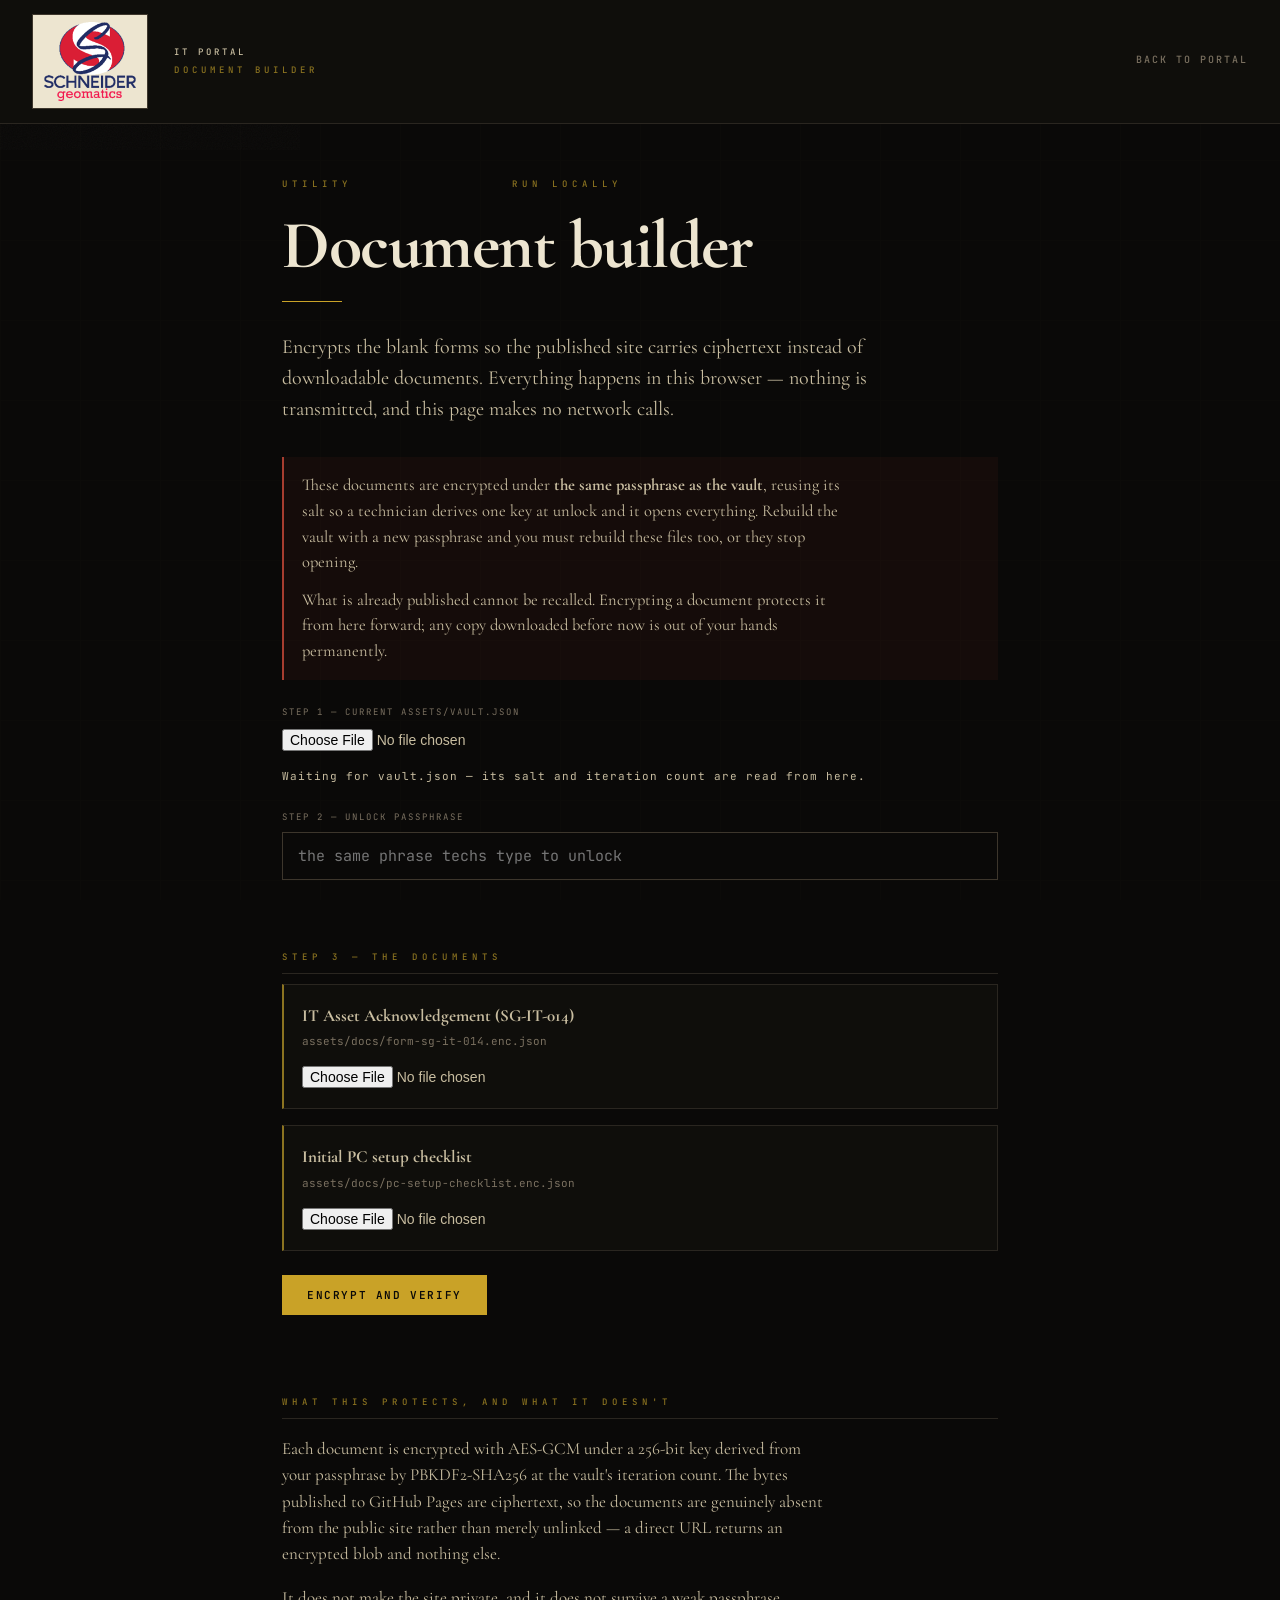
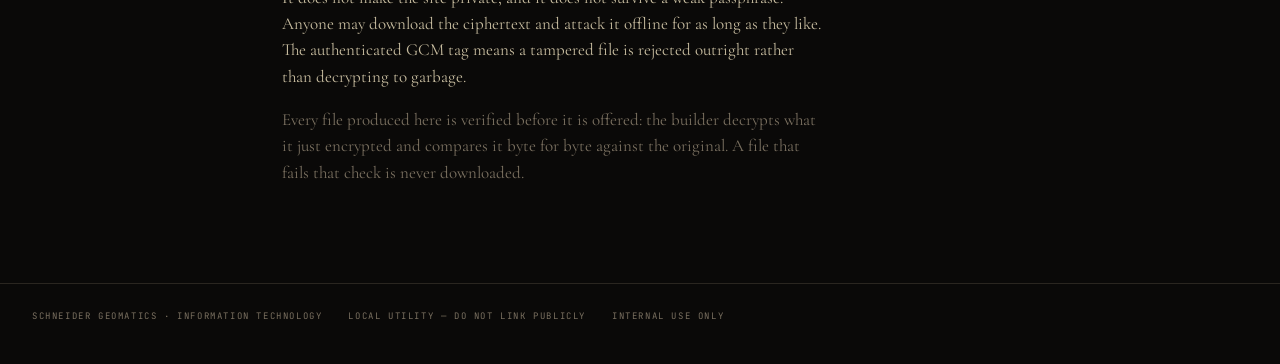
==== docs-builder.html @ b295705e "Add document encryption: builder and vault decrypt path Groundwork for serving the blank forms as ci" ====
<!DOCTYPE html>
<html lang="en">
<head>
<meta charset="utf-8">
<meta name="viewport" content="width=device-width, initial-scale=1">
<meta name="robots" content="noindex, nofollow">
<title>Document builder — Schneider Geomatics IT Portal</title>
<link rel="icon" href="assets/img/favicon.png">
<link rel="stylesheet" href="assets/css/portal.css">
<style>
  label { display:block; font-family:var(--mono); font-size:9px; letter-spacing:2px; text-transform:uppercase;
          color:var(--text-dim); margin-bottom:7px; }
  .slot { background:var(--bg2); border:1px solid var(--border); border-left:2px solid var(--accent-dim);
          padding:18px; margin-bottom:16px; }
  .slot h4 { margin:0 0 4px; font-size:17px; }
  .slot .path { font-family:var(--mono); font-size:11px; color:var(--text-dim); margin:0 0 14px; }
  .warn { border-left:2px solid var(--red); background:rgba(166,61,47,.07); padding:16px 18px; margin:26px 0; }
  .warn p { margin:0; font-size:16.5px; }
  .warn p + p { margin-top:12px; }
  .status { font-family:var(--mono); font-size:11px; letter-spacing:1px; margin-top:14px; min-height:17px; }
  .ok { color:var(--green,#4a7c59); }
  .bad { color:var(--red); }
  input[type=file] { font-size:14px; }
  table.report { width:100%; border-collapse:collapse; margin-top:10px; font-family:var(--mono); font-size:11px; }
  table.report td { padding:3px 0; color:var(--text-dim); }
  table.report td:last-child { text-align:right; color:var(--text); }
</style>
</head>
<body>
<div class="grid-bg"></div>
<svg class="noise" xmlns="http://www.w3.org/2000/svg"><filter id="grain"><feTurbulence type="fractalNoise" baseFrequency="0.8" numOctaves="3" stitchTiles="stitch"/></filter><rect width="100%" height="100%" filter="url(#grain)"/></svg>

<div class="shell">
  <header class="topbar">
    <a class="mark" href="index.html"><img src="assets/img/logo.png" alt="Schneider Geomatics"></a>
    <div class="sitename"><b>IT Portal</b>Document builder</div>
    <nav class="topnav"><a href="index.html">Back to portal</a></nav>
  </header>

  <main class="wrap narrow">
    <p class="eyebrow"><span>Utility</span><span>Run locally</span></p>
    <h1>Document builder</h1>
    <div class="rule"></div>
    <p class="lede">Encrypts the blank forms so the published site carries ciphertext instead of downloadable documents. Everything happens in this browser — nothing is transmitted, and this page makes no network calls.</p>

    <div class="warn">
      <p>These documents are encrypted under <strong>the same passphrase as the vault</strong>, reusing its salt so a technician derives one key at unlock and it opens everything. Rebuild the vault with a new passphrase and you must rebuild these files too, or they stop opening.</p>
      <p>What is already published cannot be recalled. Encrypting a document protects it from here forward; any copy downloaded before now is out of your hands permanently.</p>
    </div>

    <label for="vaultfile">Step 1 — current assets/vault.json</label>
    <input type="file" id="vaultfile" accept=".json,application/json">
    <div class="status" id="vaultstatus">Waiting for vault.json — its salt and iteration count are read from here.</div>

    <label for="phrase" style="margin-top:26px">Step 2 — unlock passphrase</label>
    <input type="password" id="phrase" placeholder="the same phrase techs type to unlock" spellcheck="false" autocomplete="off">
    <div class="status" id="phrasestatus"></div>

    <h3 style="margin-top:40px">Step 3 — the documents</h3>

    <div class="slot">
      <h4>IT Asset Acknowledgement (SG-IT-014)</h4>
      <p class="path">assets/docs/form-sg-it-014.enc.json</p>
      <input type="file" id="f_form" accept="application/pdf,.pdf">
    </div>

    <div class="slot">
      <h4>Initial PC setup checklist</h4>
      <p class="path">assets/docs/pc-setup-checklist.enc.json</p>
      <input type="file" id="f_check" accept="text/html,.html,.htm">
    </div>

    <div style="display:flex; gap:12px; margin-top:24px;">
      <button class="primary" id="go">Encrypt and verify</button>
    </div>
    <div class="status" id="result"></div>
    <div id="report"></div>

    <h3 style="margin-top:50px">What this protects, and what it doesn't</h3>
    <p>Each document is encrypted with AES-GCM under a 256-bit key derived from your passphrase by PBKDF2-SHA256 at the vault's iteration count. The bytes published to GitHub Pages are ciphertext, so the documents are genuinely absent from the public site rather than merely unlinked — a direct URL returns an encrypted blob and nothing else.</p>
    <p>It does not make the site private, and it does not survive a weak passphrase. Anyone may download the ciphertext and attack it offline for as long as they like. The authenticated GCM tag means a tampered file is rejected outright rather than decrypting to garbage.</p>
    <p class="dim">Every file produced here is verified before it is offered: the builder decrypts what it just encrypted and compares it byte for byte against the original. A file that fails that check is never downloaded.</p>
  </main>

  <footer class="site">
    <span>Schneider Geomatics · Information Technology</span>
    <span>Local utility — do not link publicly</span>
    <span>Internal use only</span>
  </footer>
</div>

<script>
const enc = new TextEncoder();

/* Chunked so a multi-hundred-KB document cannot blow the argument limit
   the way String.fromCharCode(...wholeArray) would. */
function b64e(u8) {
  let s = "";
  const CHUNK = 0x8000;
  for (let i = 0; i < u8.length; i += CHUNK) s += String.fromCharCode(...u8.subarray(i, i + CHUNK));
  return btoa(s);
}
const b64d = (s) => Uint8Array.from(atob(s), (c) => c.charCodeAt(0));

async function deriveKey(pass, salt, iterations, usages) {
  const material = await crypto.subtle.importKey(
    "raw", enc.encode(pass), "PBKDF2", false, ["deriveKey"]);
  return crypto.subtle.deriveKey(
    { name: "PBKDF2", salt, iterations, hash: "SHA-256" },
    material, { name: "AES-GCM", length: 256 }, false, usages);
}

let vaultMeta = null;

document.getElementById("vaultfile").addEventListener("change", async (e) => {
  const el = document.getElementById("vaultstatus");
  const file = e.target.files[0];
  if (!file) return;
  try {
    const v = JSON.parse(await file.text());
    if (!v.kdf || !v.kdf.salt || !v.kdf.iterations) throw new Error("no kdf block");
    if (!v.ct) throw new Error("vault has no ciphertext — build the vault first");
    vaultMeta = { salt: v.kdf.salt, iterations: v.kdf.iterations, iv: v.iv, ct: v.ct };
    el.className = "status ok";
    el.textContent = `Vault read — ${v.kdf.name}-${v.kdf.hash}, ${v.kdf.iterations.toLocaleString()} iterations, ${b64d(v.kdf.salt).length}-byte salt.`;
  } catch (err) {
    vaultMeta = null;
    el.className = "status bad";
    el.textContent = "Could not read that as a vault: " + err.message;
  }
});

async function buildOne(file, outName, mime, key, salt, iterations) {
  const src = new Uint8Array(await file.arrayBuffer());
  const iv = crypto.getRandomValues(new Uint8Array(12));
  const ct = await crypto.subtle.encrypt({ name: "AES-GCM", iv }, key, src);
  const asset = {
    v: 1, alg: "AES-GCM", salt, iterations,
    iv: b64e(iv), ct: b64e(new Uint8Array(ct)),
    name: file.name, type: mime, built: new Date().toISOString().slice(0, 10)
  };

  // Verify before offering it: decrypt what we just wrote, compare byte for byte.
  const back = new Uint8Array(await crypto.subtle.decrypt(
    { name: "AES-GCM", iv: b64d(asset.iv) }, key, b64d(asset.ct)));
  if (back.length !== src.length || !back.every((b, i) => b === src[i])) {
    throw new Error(`${outName} failed its round-trip check and was not written`);
  }

  const json = JSON.stringify(asset);
  const a = document.createElement("a");
  a.href = URL.createObjectURL(new Blob([json], { type: "application/json" }));
  a.download = outName;
  a.click();
  URL.revokeObjectURL(a.href);
  return { outName, plain: src.length, cipher: json.length };
}

document.getElementById("go").onclick = async () => {
  const out = document.getElementById("result");
  const report = document.getElementById("report");
  report.innerHTML = "";
  out.className = "status";

  const pass = document.getElementById("phrase").value;
  const form = document.getElementById("f_form").files[0];
  const check = document.getElementById("f_check").files[0];

  if (!vaultMeta) { out.className = "status bad"; out.textContent = "Load assets/vault.json first."; return; }
  if (!pass)      { out.className = "status bad"; out.textContent = "Enter the unlock passphrase."; return; }
  if (!form && !check) { out.className = "status bad"; out.textContent = "Choose at least one document."; return; }

  out.textContent = `Deriving key — ${vaultMeta.iterations.toLocaleString()} PBKDF2 rounds…`;
  try {
    const key = await deriveKey(pass, b64d(vaultMeta.salt), vaultMeta.iterations, ["encrypt", "decrypt"]);

    /* Prove the passphrase is the vault's before encrypting anything. Without
       this a typo yields documents that are perfectly valid under the wrong
       key — they pass their own round-trip check and then fail on the live
       site with nothing to explain why. */
    try {
      await crypto.subtle.decrypt(
        { name: "AES-GCM", iv: b64d(vaultMeta.iv) }, key, b64d(vaultMeta.ct));
    } catch (e) {
      throw new Error("that passphrase does not open this vault \u2014 nothing was encrypted");
    }

    const rows = [];
    if (form)  rows.push(await buildOne(form,  "form-sg-it-014.enc.json",     "application/pdf", key, vaultMeta.salt, vaultMeta.iterations));
    if (check) rows.push(await buildOne(check, "pc-setup-checklist.enc.json", "text/html",       key, vaultMeta.salt, vaultMeta.iterations));

    out.className = "status ok";
    out.textContent = `${rows.length} file${rows.length > 1 ? "s" : ""} encrypted, verified, and downloaded. Commit into assets/docs/.`;
    report.innerHTML = "<table class='report'>" + rows.map((r) =>
      `<tr><td>${r.outName}</td><td>${r.plain.toLocaleString()} B → ${r.cipher.toLocaleString()} B</td></tr>`
    ).join("") + "</table>";
  } catch (err) {
    out.className = "status bad";
    out.textContent = "Failed: " + err.message;
  }
};
</script>
</body>
</html>
---- assets/css/portal.css ----
/* Schneider Geomatics IT Portal — Field Systems Division treatment */

@font-face { font-family: 'Cormorant Garamond'; font-style: normal; font-weight: 400; font-display: swap; src: url(../fonts/cormorant-400.woff2) format('woff2'); }
@font-face { font-family: 'Cormorant Garamond'; font-style: normal; font-weight: 600; font-display: swap; src: url(../fonts/cormorant-600.woff2) format('woff2'); }
@font-face { font-family: 'Cormorant Garamond'; font-style: normal; font-weight: 700; font-display: swap; src: url(../fonts/cormorant-700.woff2) format('woff2'); }
@font-face { font-family: 'JetBrains Mono'; font-style: normal; font-weight: 400; font-display: swap; src: url(../fonts/jetbrains-400.woff2) format('woff2'); }
@font-face { font-family: 'JetBrains Mono'; font-style: normal; font-weight: 500; font-display: swap; src: url(../fonts/jetbrains-500.woff2) format('woff2'); }
@font-face { font-family: 'JetBrains Mono'; font-style: normal; font-weight: 600; font-display: swap; src: url(../fonts/jetbrains-600.woff2) format('woff2'); }

:root {
  --bg: #0a0908;
  --bg2: #0f0e0b;
  --bg3: #161410;
  --panel: #1a1814;
  --border: #2a2620;
  --border-lt: #3d362c;
  --text: #c8bda0;
  --text-dim: #7a7060;
  --text-bright: #ede5d0;
  --accent: #c9a227;
  --accent-dim: #8b7320;
  --accent-glow: rgba(201, 162, 39, 0.12);
  --red: #a63d2f;
  --green: #4a7a45;
  --mono: 'JetBrains Mono', 'Fira Code', Consolas, monospace;
  --serif: 'Cormorant Garamond', Georgia, serif;
}

* { box-sizing: border-box; }
html { scroll-behavior: smooth; }

body {
  margin: 0;
  min-height: 100vh;
  background: var(--bg);
  color: var(--text);
  font-family: var(--serif);
  font-size: 17px;
  line-height: 1.55;
  -webkit-font-smoothing: antialiased;
}

.grid-bg {
  position: fixed; inset: 0; z-index: 0; pointer-events: none; opacity: .08;
  background-image:
    linear-gradient(to right, var(--border) 1px, transparent 1px),
    linear-gradient(to bottom, var(--border) 1px, transparent 1px);
  background-size: 80px 80px;
}
.noise { position: fixed; inset: 0; z-index: 0; pointer-events: none; opacity: .03; }

::-webkit-scrollbar { width: 8px; }
::-webkit-scrollbar-track { background: var(--bg2); }
::-webkit-scrollbar-thumb { background: var(--border-lt); }
::-webkit-scrollbar-thumb:hover { background: var(--accent); }

a { color: var(--accent); text-decoration: none; }
a:hover { text-decoration: underline; }

/* ---------------------------------------------------------- site chrome */
.shell { position: relative; z-index: 1; }

.topbar {
  display: flex;
  align-items: center;
  gap: 26px;
  padding: 14px 32px;
  background: var(--bg2);
  border-bottom: 1px solid var(--border);
  position: sticky;
  top: 0;
  z-index: 5;
}

.mark { background: var(--text-bright); border: 1px solid var(--border-lt); padding: 7px 11px; display: block; }
.mark img { width: 92px; height: auto; display: block; }

.sitename {
  font-family: var(--mono);
  font-size: 9px;
  font-weight: 500;
  letter-spacing: 4px;
  text-transform: uppercase;
  color: var(--accent-dim);
  line-height: 1.9;
}
.sitename b { display: block; color: var(--text); font-weight: 500; letter-spacing: 3px; }

.topnav { margin-left: auto; display: flex; gap: 26px; align-items: center; }

.topnav a {
  font-family: var(--mono);
  font-size: 10px;
  font-weight: 500;
  letter-spacing: 2px;
  text-transform: uppercase;
  color: var(--text-dim);
  text-decoration: none;
  padding-bottom: 3px;
  border-bottom: 1px solid transparent;
  transition: color .3s ease, border-color .3s ease;
}
.topnav a:hover { color: var(--accent); text-decoration: none; }
.topnav a[aria-current="page"] { color: var(--accent); border-bottom-color: var(--accent); }

.lockstate {
  font-family: var(--mono);
  font-size: 9px;
  letter-spacing: 1.6px;
  text-transform: uppercase;
  color: var(--text-dim);
  border: 1px solid var(--border-lt);
  padding: 6px 11px;
  cursor: pointer;
  background: transparent;
  transition: color .3s ease, border-color .3s ease;
}
.lockstate:hover { color: var(--accent); border-color: var(--accent); }
.lockstate.open { color: var(--green); border-color: var(--green); }

.wrap { max-width: 1080px; margin: 0 auto; padding: 54px 32px 80px; }
.wrap.narrow { max-width: 780px; }

.eyebrow {
  font-family: var(--mono);
  font-size: 9px;
  font-weight: 500;
  letter-spacing: 5px;
  text-transform: uppercase;
  color: var(--accent-dim);
  margin: 0 0 18px;
  display: flex;
  justify-content: space-between;
  gap: 18px;
}

h1 {
  font-family: var(--serif);
  font-size: clamp(38px, 6vw, 68px);
  font-weight: 700;
  line-height: 1.05;
  letter-spacing: -1.5px;
  color: var(--text-bright);
  margin: 0 0 20px;
}

h2 {
  font-family: var(--serif);
  font-size: clamp(26px, 3.2vw, 38px);
  font-weight: 600;
  line-height: 1.15;
  letter-spacing: -1px;
  color: var(--text-bright);
  margin: 0 0 16px;
}

h3 {
  font-family: var(--mono);
  font-size: 9px;
  font-weight: 500;
  letter-spacing: 5px;
  text-transform: uppercase;
  color: var(--accent-dim);
  margin: 0 0 10px;
  padding-bottom: 8px;
  border-bottom: 1px solid var(--border);
}

.rule { width: 60px; height: 1px; background: var(--accent); margin-bottom: 30px; }

.lede { font-size: 20px; color: var(--text); max-width: 62ch; margin: 0 0 32px; }
p { max-width: 68ch; }
.dim { color: var(--text-dim); }

/* -------------------------------------------------------------- tiles */
.tiles { display: grid; grid-template-columns: repeat(auto-fit, minmax(280px, 1fr)); gap: 12px; margin-top: 34px; }

.tile {
  display: block;
  background: var(--bg2);
  border: 1px solid var(--border);
  border-left: 2px solid var(--accent-dim);
  padding: 26px 26px 24px;
  text-decoration: none;
  color: inherit;
  transition: background .3s ease, border-color .3s ease;
}
.tile:hover { background: var(--accent-glow); border-left-color: var(--accent); text-decoration: none; }

.tile .n {
  font-family: var(--mono);
  font-size: 9px;
  letter-spacing: 4px;
  color: var(--accent-dim);
  display: block;
  margin-bottom: 14px;
}

.tile strong {
  font-family: var(--serif);
  font-size: 25px;
  font-weight: 600;
  letter-spacing: -.5px;
  color: var(--text-bright);
  display: block;
  margin-bottom: 8px;
}

.tile span.d { font-size: 16.5px; color: var(--text-dim); }

/* ------------------------------------------------------------- controls */
input[type="text"], input[type="password"], input[type="date"], input[type="number"], select, textarea {
  width: 100%;
  font-family: var(--mono);
  font-size: 15px;
  color: var(--text-bright);
  background: var(--bg);
  border: 1px solid var(--border-lt);
  border-radius: 0;
  padding: 13px 15px;
  transition: border-color .3s ease, box-shadow .3s ease;
}
input:focus, select:focus, textarea:focus {
  outline: none;
  border-color: var(--accent);
  box-shadow: 0 0 0 3px var(--accent-glow);
}
select { appearance: none; cursor: pointer; }
input[type="date"]::-webkit-calendar-picker-indicator { filter: invert(.72) sepia(.4) saturate(2); cursor: pointer; }

button, .btn {
  font-family: var(--mono);
  font-size: 11px;
  font-weight: 600;
  letter-spacing: 1.6px;
  text-transform: uppercase;
  padding: 12px 24px;
  border-radius: 0;
  border: 1px solid var(--accent);
  cursor: pointer;
  display: inline-block;
  text-decoration: none;
  transition: background .3s ease, color .3s ease, border-color .3s ease;
}
.primary { background: var(--accent); color: var(--bg); }
.primary:hover { background: transparent; color: var(--accent); text-decoration: none; }
.ghost { background: transparent; color: var(--text-dim); border-color: var(--border-lt); }
.ghost:hover { color: var(--accent); border-color: var(--accent); text-decoration: none; }
.ghost:disabled { opacity: .35; cursor: not-allowed; }
.ghost:disabled:hover { color: var(--text-dim); border-color: var(--border-lt); }
button:focus-visible, a:focus-visible { outline: 1px solid var(--accent); outline-offset: 3px; }

.hint { font-family: var(--mono); font-size: 9px; letter-spacing: 2px; text-transform: uppercase; color: var(--text-dim); }

/* --------------------------------------------------------------- vault */
.modal {
  position: fixed; inset: 0; z-index: 20;
  background: rgba(4, 4, 3, .86);
  display: none;
  align-items: center;
  justify-content: center;
  padding: 24px;
}
.modal.show { display: flex; }

.modal .box {
  background: var(--panel);
  border: 1px solid var(--border-lt);
  border-top: 2px solid var(--accent);
  width: 100%;
  max-width: 460px;
  padding: 32px 34px 26px;
}
.modal h4 {
  font-family: var(--serif);
  font-size: 28px;
  font-weight: 600;
  letter-spacing: -.6px;
  color: var(--text-bright);
  margin: 0 0 10px;
}
.modal p { font-size: 16px; color: var(--text-dim); margin: 0 0 20px; }
.modal .row { display: flex; gap: 10px; margin-top: 18px; }
.modal .err { color: var(--red); font-family: var(--mono); font-size: 10px; letter-spacing: 1.4px; text-transform: uppercase; min-height: 14px; margin-top: 10px; }

.secret {
  font-family: var(--mono);
  color: var(--accent);
  background: var(--accent-glow);
  padding: 1px 7px;
  cursor: pointer;
  border-bottom: 1px dashed var(--accent-dim);
}
.secret.locked { color: var(--text-dim); border-bottom-style: dotted; }

/* --------------------------------------------------------------- misc */
.toast {
  position: fixed; left: 50%; bottom: 30px; transform: translateX(-50%); z-index: 30;
  background: var(--panel); border: 1px solid var(--accent); color: var(--accent);
  font-family: var(--mono); font-size: 10px; letter-spacing: 2px; text-transform: uppercase;
  padding: 13px 22px; opacity: 0; pointer-events: none; transition: opacity .3s ease;
}
.toast.show { opacity: 1; }

footer.site {
  border-top: 1px solid var(--border);
  padding: 26px 32px 40px;
  font-family: var(--mono);
  font-size: 9px;
  letter-spacing: 1.6px;
  text-transform: uppercase;
  color: var(--text-dim);
  display: flex;
  gap: 26px;
  flex-wrap: wrap;
}

@media (prefers-reduced-motion: reduce) { * { transition-duration: .01ms !important; animation: none !important; } }

@media (max-width: 760px) {
  .topbar { flex-wrap: wrap; gap: 14px; padding: 12px 16px; }
  .topnav { margin-left: 0; width: 100%; gap: 18px; flex-wrap: wrap; }
  .wrap { padding: 32px 16px 60px; }
  .sitename { display: none; }
}
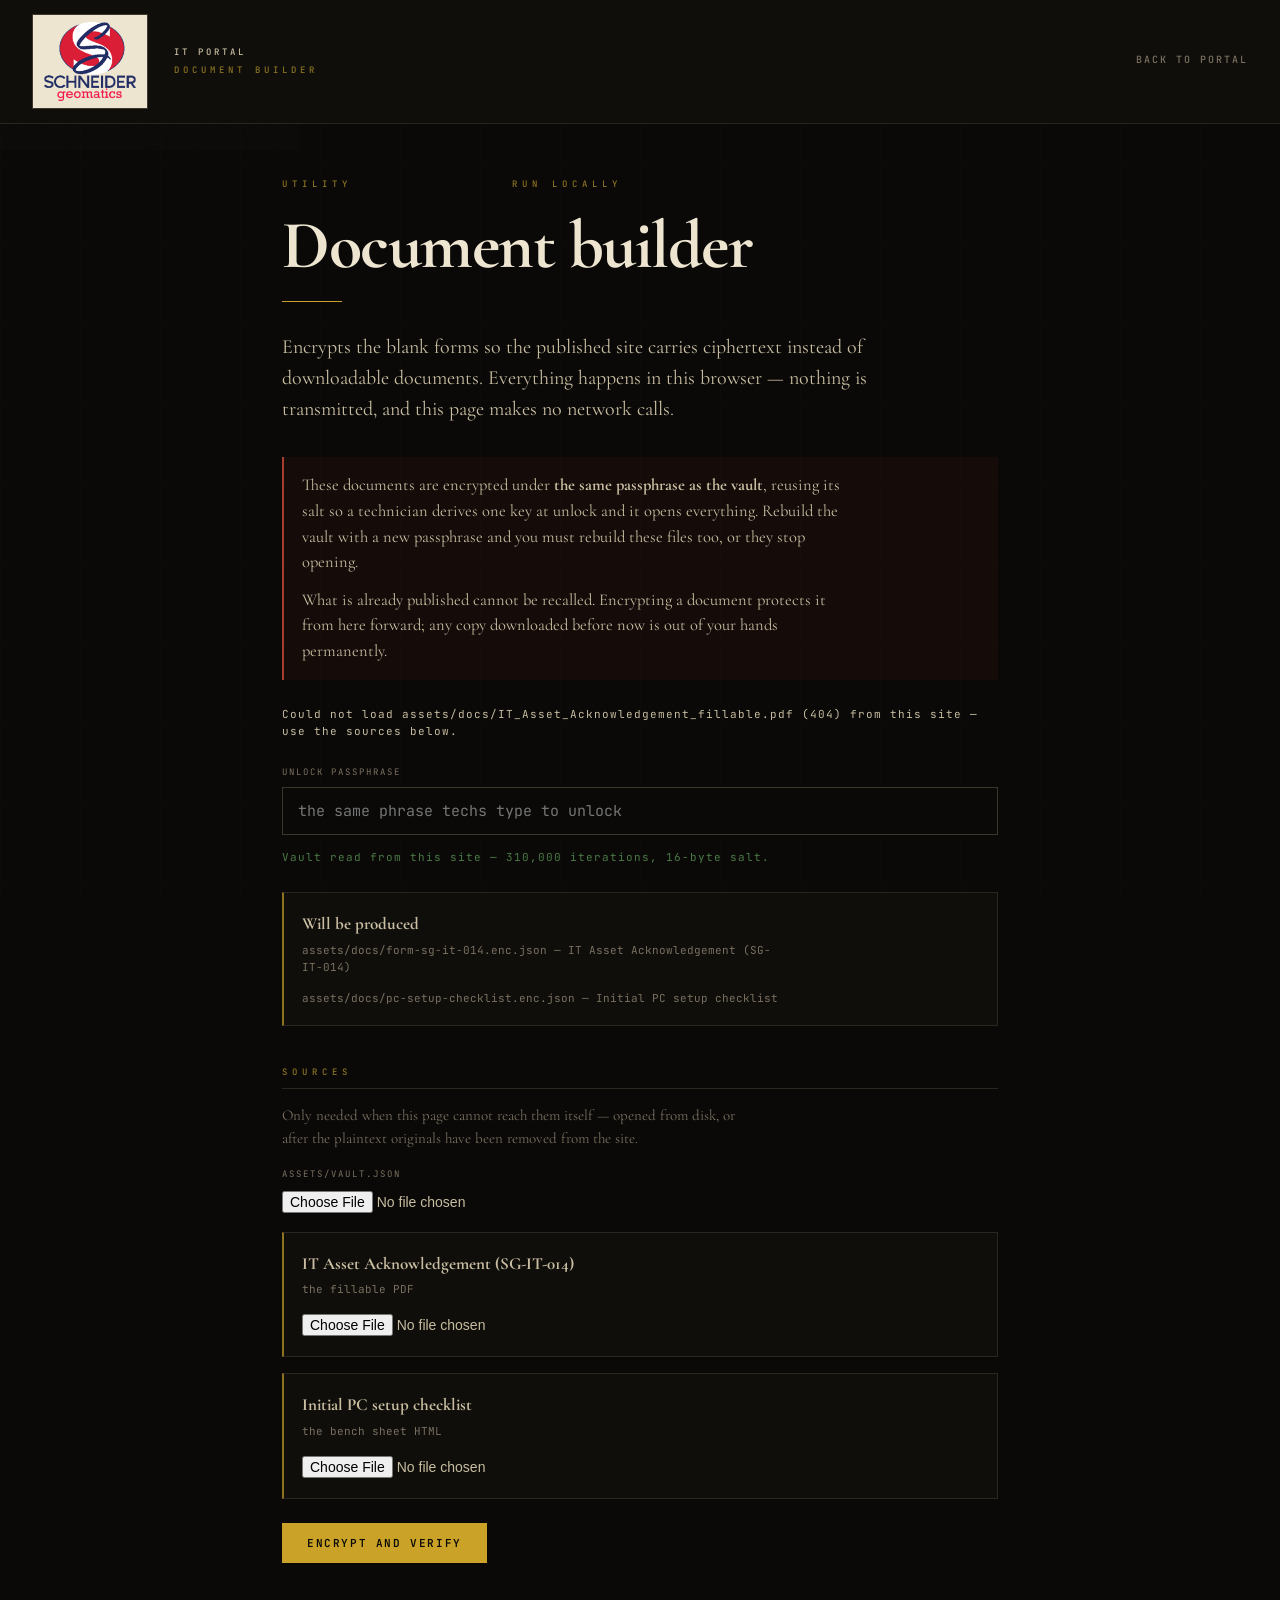
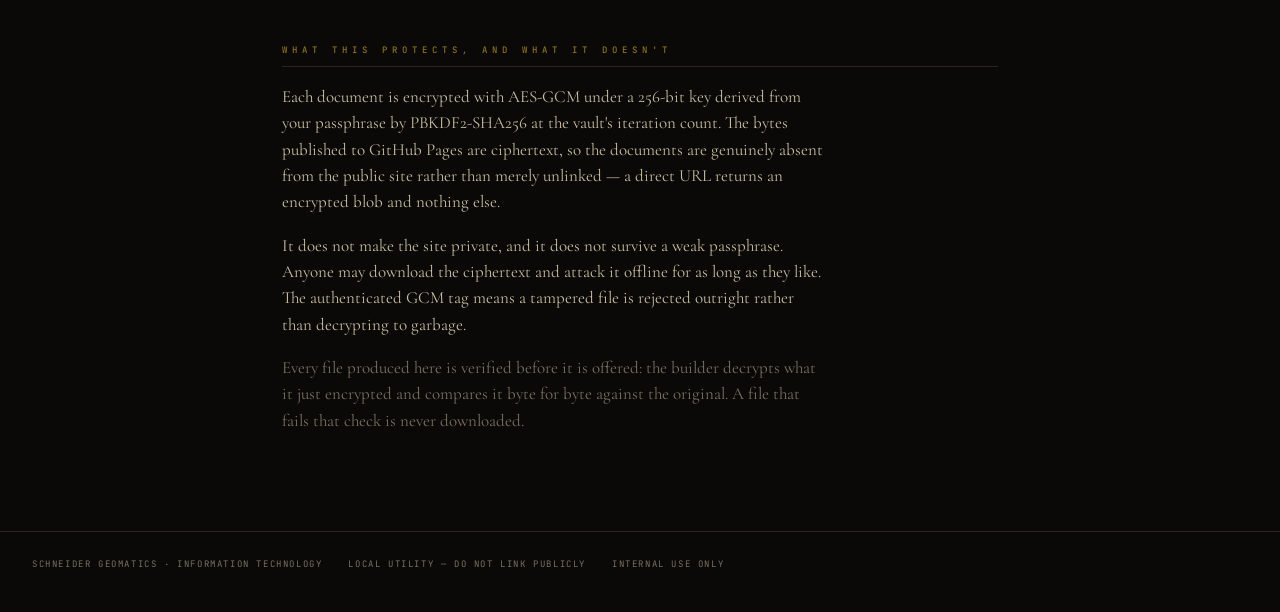
==== commit 530b1a12: "Let the document builder load its own sources Served over http(s) the builder now fetches the vault " ====
--- a/docs-builder.html
+++ b/docs-builder.html
@@ -48,26 +48,36 @@
       <p>What is already published cannot be recalled. Encrypting a document protects it from here forward; any copy downloaded before now is out of your hands permanently.</p>
     </div>
 
-    <label for="vaultfile">Step 1 — current assets/vault.json</label>
-    <input type="file" id="vaultfile" accept=".json,application/json">
-    <div class="status" id="vaultstatus">Waiting for vault.json — its salt and iteration count are read from here.</div>
-
-    <label for="phrase" style="margin-top:26px">Step 2 — unlock passphrase</label>
+    <div class="status" id="autostatus">Checking what this page can load on its own…</div>
+
+    <label for="phrase" style="margin-top:26px">Unlock passphrase</label>
     <input type="password" id="phrase" placeholder="the same phrase techs type to unlock" spellcheck="false" autocomplete="off">
-    <div class="status" id="phrasestatus"></div>
-
-    <h3 style="margin-top:40px">Step 3 — the documents</h3>
-
-    <div class="slot">
-      <h4>IT Asset Acknowledgement (SG-IT-014)</h4>
-      <p class="path">assets/docs/form-sg-it-014.enc.json</p>
-      <input type="file" id="f_form" accept="application/pdf,.pdf">
-    </div>
-
-    <div class="slot">
-      <h4>Initial PC setup checklist</h4>
-      <p class="path">assets/docs/pc-setup-checklist.enc.json</p>
-      <input type="file" id="f_check" accept="text/html,.html,.htm">
+    <div class="status" id="vaultstatus"></div>
+
+    <div class="slot" style="margin-top:26px">
+      <h4>Will be produced</h4>
+      <p class="path">assets/docs/form-sg-it-014.enc.json &mdash; IT Asset Acknowledgement (SG-IT-014)</p>
+      <p class="path" style="margin-bottom:0">assets/docs/pc-setup-checklist.enc.json &mdash; Initial PC setup checklist</p>
+    </div>
+
+    <div id="pickers">
+      <h3 style="margin-top:40px">Sources</h3>
+      <p class="dim" style="font-size:15px">Only needed when this page cannot reach them itself — opened from disk, or after the plaintext originals have been removed from the site.</p>
+
+      <label for="vaultfile" style="margin-top:18px">assets/vault.json</label>
+      <input type="file" id="vaultfile" accept=".json,application/json">
+
+      <div class="slot" style="margin-top:16px">
+        <h4>IT Asset Acknowledgement (SG-IT-014)</h4>
+        <p class="path">the fillable PDF</p>
+        <input type="file" id="f_form" accept="application/pdf,.pdf">
+      </div>
+
+      <div class="slot">
+        <h4>Initial PC setup checklist</h4>
+        <p class="path">the bench sheet HTML</p>
+        <input type="file" id="f_check" accept="text/html,.html,.htm">
+      </div>
     </div>
 
     <div style="display:flex; gap:12px; margin-top:24px;">
@@ -112,32 +122,64 @@
 
 let vaultMeta = null;
 
-document.getElementById("vaultfile").addEventListener("change", async (e) => {
+const auto = { form: null, check: null };
+
+function applyVault(text, origin) {
   const el = document.getElementById("vaultstatus");
-  const file = e.target.files[0];
-  if (!file) return;
   try {
-    const v = JSON.parse(await file.text());
+    const v = JSON.parse(text);
     if (!v.kdf || !v.kdf.salt || !v.kdf.iterations) throw new Error("no kdf block");
     if (!v.ct) throw new Error("vault has no ciphertext — build the vault first");
     vaultMeta = { salt: v.kdf.salt, iterations: v.kdf.iterations, iv: v.iv, ct: v.ct };
     el.className = "status ok";
-    el.textContent = `Vault read — ${v.kdf.name}-${v.kdf.hash}, ${v.kdf.iterations.toLocaleString()} iterations, ${b64d(v.kdf.salt).length}-byte salt.`;
+    el.textContent = `Vault read from ${origin} — ${v.kdf.iterations.toLocaleString()} iterations, ${b64d(v.kdf.salt).length}-byte salt.`;
   } catch (err) {
     vaultMeta = null;
     el.className = "status bad";
     el.textContent = "Could not read that as a vault: " + err.message;
   }
+}
+
+document.getElementById("vaultfile").addEventListener("change", async (e) => {
+  const file = e.target.files[0];
+  if (file) applyVault(await file.text(), "the file you chose");
 });
 
-async function buildOne(file, outName, mime, key, salt, iterations) {
-  const src = new Uint8Array(await file.arrayBuffer());
+/* Served over http(s), this page can load everything itself — the vault and
+   both documents sit beside it. Opened from file:// the fetches fail and the
+   pickers stay the way in. Every request here is same-origin; nothing about
+   the passphrase ever leaves the browser. */
+(async () => {
+  const el = document.getElementById("autostatus");
+  if (!location.protocol.startsWith("http")) {
+    el.textContent = "Opened from disk — choose the sources below, or open this page from the live site instead.";
+    return;
+  }
+  const grab = async (p) => {
+    const r = await fetch(p, { cache: "no-store" });
+    if (!r.ok) throw new Error(`${p} (${r.status})`);
+    return r;
+  };
+  try {
+    applyVault(await (await grab("assets/vault.json")).text(), "this site");
+    auto.form  = new Uint8Array(await (await grab("assets/docs/IT_Asset_Acknowledgement_fillable.pdf")).arrayBuffer());
+    auto.check = new Uint8Array(await (await grab("assets/docs/pc-setup-checklist.html")).arrayBuffer());
+    el.className = "status ok";
+    el.textContent = `Loaded from this site — form ${auto.form.length.toLocaleString()} B, checklist ${auto.check.length.toLocaleString()} B. Type the passphrase and press the button.`;
+    document.getElementById("pickers").hidden = true;
+  } catch (err) {
+    el.className = "status";
+    el.textContent = `Could not load ${err.message} from this site — use the sources below.`;
+  }
+})();
+
+async function buildOne(src, srcName, outName, mime, key, salt, iterations) {
   const iv = crypto.getRandomValues(new Uint8Array(12));
   const ct = await crypto.subtle.encrypt({ name: "AES-GCM", iv }, key, src);
   const asset = {
     v: 1, alg: "AES-GCM", salt, iterations,
     iv: b64e(iv), ct: b64e(new Uint8Array(ct)),
-    name: file.name, type: mime, built: new Date().toISOString().slice(0, 10)
+    name: srcName, type: mime, built: new Date().toISOString().slice(0, 10)
   };
 
   // Verify before offering it: decrypt what we just wrote, compare byte for byte.
@@ -163,12 +205,17 @@
   out.className = "status";
 
   const pass = document.getElementById("phrase").value;
-  const form = document.getElementById("f_form").files[0];
-  const check = document.getElementById("f_check").files[0];
-
-  if (!vaultMeta) { out.className = "status bad"; out.textContent = "Load assets/vault.json first."; return; }
+  const pickForm  = document.getElementById("f_form").files[0];
+  const pickCheck = document.getElementById("f_check").files[0];
+
+  const bytes = async (picked, fetched) =>
+    picked ? new Uint8Array(await picked.arrayBuffer()) : fetched;
+  const srcForm  = await bytes(pickForm,  auto.form);
+  const srcCheck = await bytes(pickCheck, auto.check);
+
+  if (!vaultMeta) { out.className = "status bad"; out.textContent = "No vault loaded — choose assets/vault.json below."; return; }
   if (!pass)      { out.className = "status bad"; out.textContent = "Enter the unlock passphrase."; return; }
-  if (!form && !check) { out.className = "status bad"; out.textContent = "Choose at least one document."; return; }
+  if (!srcForm && !srcCheck) { out.className = "status bad"; out.textContent = "No documents available — choose them below."; return; }
 
   out.textContent = `Deriving key — ${vaultMeta.iterations.toLocaleString()} PBKDF2 rounds…`;
   try {
@@ -186,8 +233,12 @@
     }
 
     const rows = [];
-    if (form)  rows.push(await buildOne(form,  "form-sg-it-014.enc.json",     "application/pdf", key, vaultMeta.salt, vaultMeta.iterations));
-    if (check) rows.push(await buildOne(check, "pc-setup-checklist.enc.json", "text/html",       key, vaultMeta.salt, vaultMeta.iterations));
+    if (srcForm)  rows.push(await buildOne(srcForm,  "IT_Asset_Acknowledgement_fillable.pdf",
+                                           "form-sg-it-014.enc.json",     "application/pdf",
+                                           key, vaultMeta.salt, vaultMeta.iterations));
+    if (srcCheck) rows.push(await buildOne(srcCheck, "pc-setup-checklist.html",
+                                           "pc-setup-checklist.enc.json", "text/html",
+                                           key, vaultMeta.salt, vaultMeta.iterations));
 
     out.className = "status ok";
     out.textContent = `${rows.length} file${rows.length > 1 ? "s" : ""} encrypted, verified, and downloaded. Commit into assets/docs/.`;
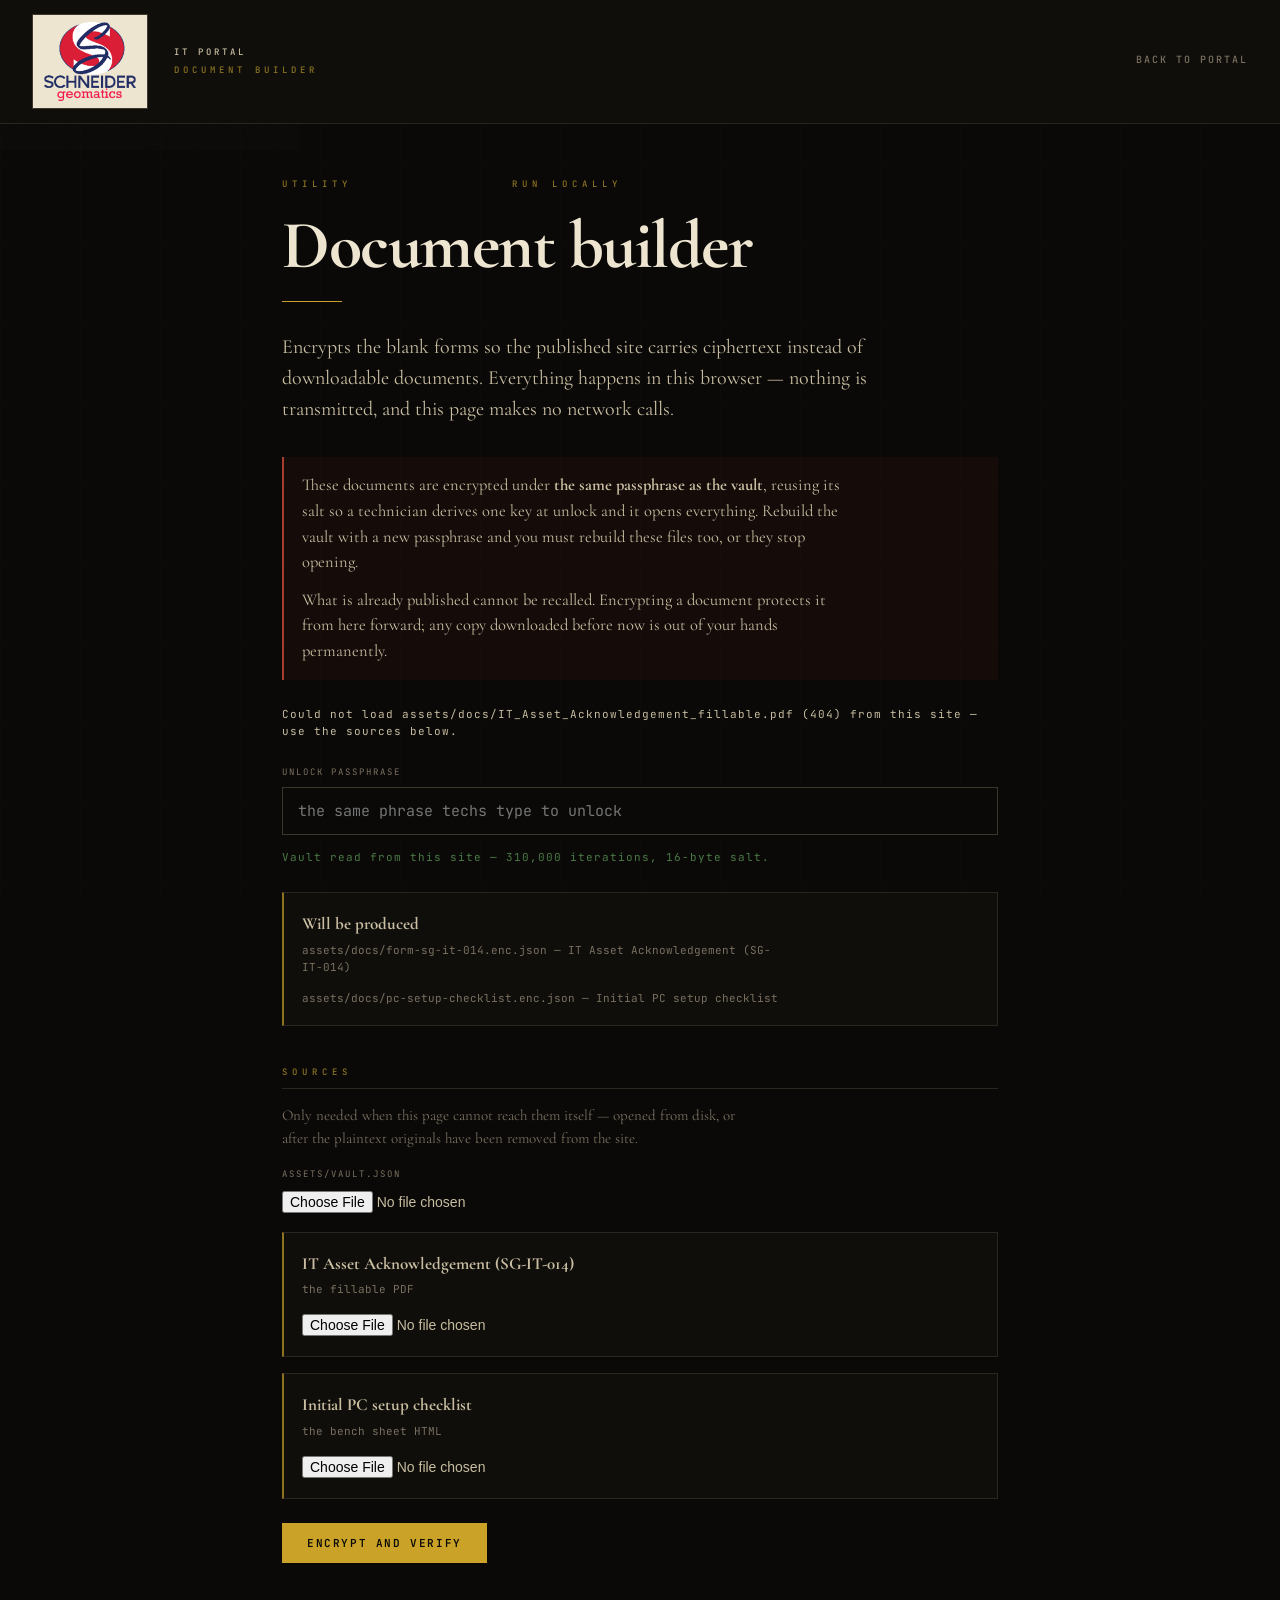
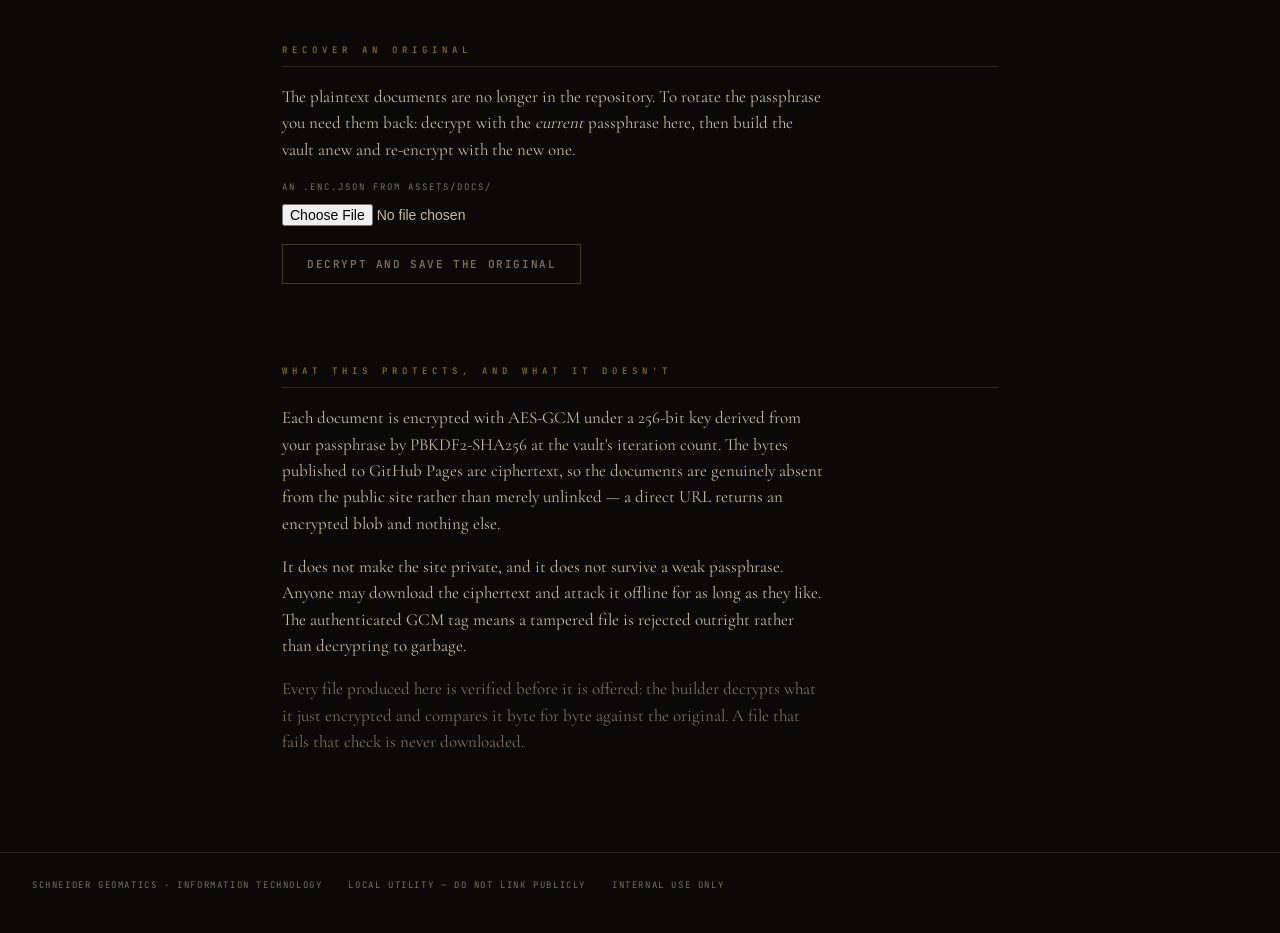
==== commit 8fdcbb73: "Local utilities, kept off main so Pages cannot serve them vault-builder.html and docs-builder.html r" ====
--- a/docs-builder.html
+++ b/docs-builder.html
@@ -86,6 +86,15 @@
     <div class="status" id="result"></div>
     <div id="report"></div>
 
+    <h3 style="margin-top:50px">Recover an original</h3>
+    <p>The plaintext documents are no longer in the repository. To rotate the passphrase you need them back: decrypt with the <em>current</em> passphrase here, then build the vault anew and re-encrypt with the new one.</p>
+    <label for="f_dec" style="margin-top:18px">an .enc.json from assets/docs/</label>
+    <input type="file" id="f_dec" accept=".json,application/json">
+    <div style="display:flex; gap:12px; margin-top:16px;">
+      <button class="ghost" id="dec">Decrypt and save the original</button>
+    </div>
+    <div class="status" id="decresult"></div>
+
     <h3 style="margin-top:50px">What this protects, and what it doesn't</h3>
     <p>Each document is encrypted with AES-GCM under a 256-bit key derived from your passphrase by PBKDF2-SHA256 at the vault's iteration count. The bytes published to GitHub Pages are ciphertext, so the documents are genuinely absent from the public site rather than merely unlinked — a direct URL returns an encrypted blob and nothing else.</p>
     <p>It does not make the site private, and it does not survive a weak passphrase. Anyone may download the ciphertext and attack it offline for as long as they like. The authenticated GCM tag means a tampered file is rejected outright rather than decrypting to garbage.</p>
@@ -198,6 +207,42 @@
   return { outName, plain: src.length, cipher: json.length };
 }
 
+/* Reverse direction: ciphertext back to the original file. Derives from the
+   asset's own recorded salt and iterations rather than the vault's, so it can
+   still open a document built against a vault that has since been rotated. */
+document.getElementById("dec").onclick = async () => {
+  const out = document.getElementById("decresult");
+  out.className = "status";
+  const file = document.getElementById("f_dec").files[0];
+  const pass = document.getElementById("phrase").value;
+  if (!file) { out.className = "status bad"; out.textContent = "Choose an .enc.json file."; return; }
+  if (!pass) { out.className = "status bad"; out.textContent = "Enter the passphrase it was built with."; return; }
+
+  out.textContent = "Deriving key…";
+  try {
+    const a = JSON.parse(await file.text());
+    if (!a.ct || !a.iv || !a.salt) throw new Error("that is not an encrypted document");
+    const key = await deriveKey(pass, b64d(a.salt), a.iterations, ["decrypt"]);
+    let clear;
+    try {
+      clear = await crypto.subtle.decrypt({ name: "AES-GCM", iv: b64d(a.iv) }, key, b64d(a.ct));
+    } catch (e) {
+      throw new Error("wrong passphrase for this document, or the file is corrupt");
+    }
+    const bytes = new Uint8Array(clear);
+    const link = document.createElement("a");
+    link.href = URL.createObjectURL(new Blob([bytes], { type: a.type || "application/octet-stream" }));
+    link.download = a.name || "recovered.bin";
+    link.click();
+    URL.revokeObjectURL(link.href);
+    out.className = "status ok";
+    out.textContent = `Recovered ${a.name} — ${bytes.length.toLocaleString()} bytes.`;
+  } catch (err) {
+    out.className = "status bad";
+    out.textContent = "Failed: " + err.message;
+  }
+};
+
 document.getElementById("go").onclick = async () => {
   const out = document.getElementById("result");
   const report = document.getElementById("report");
